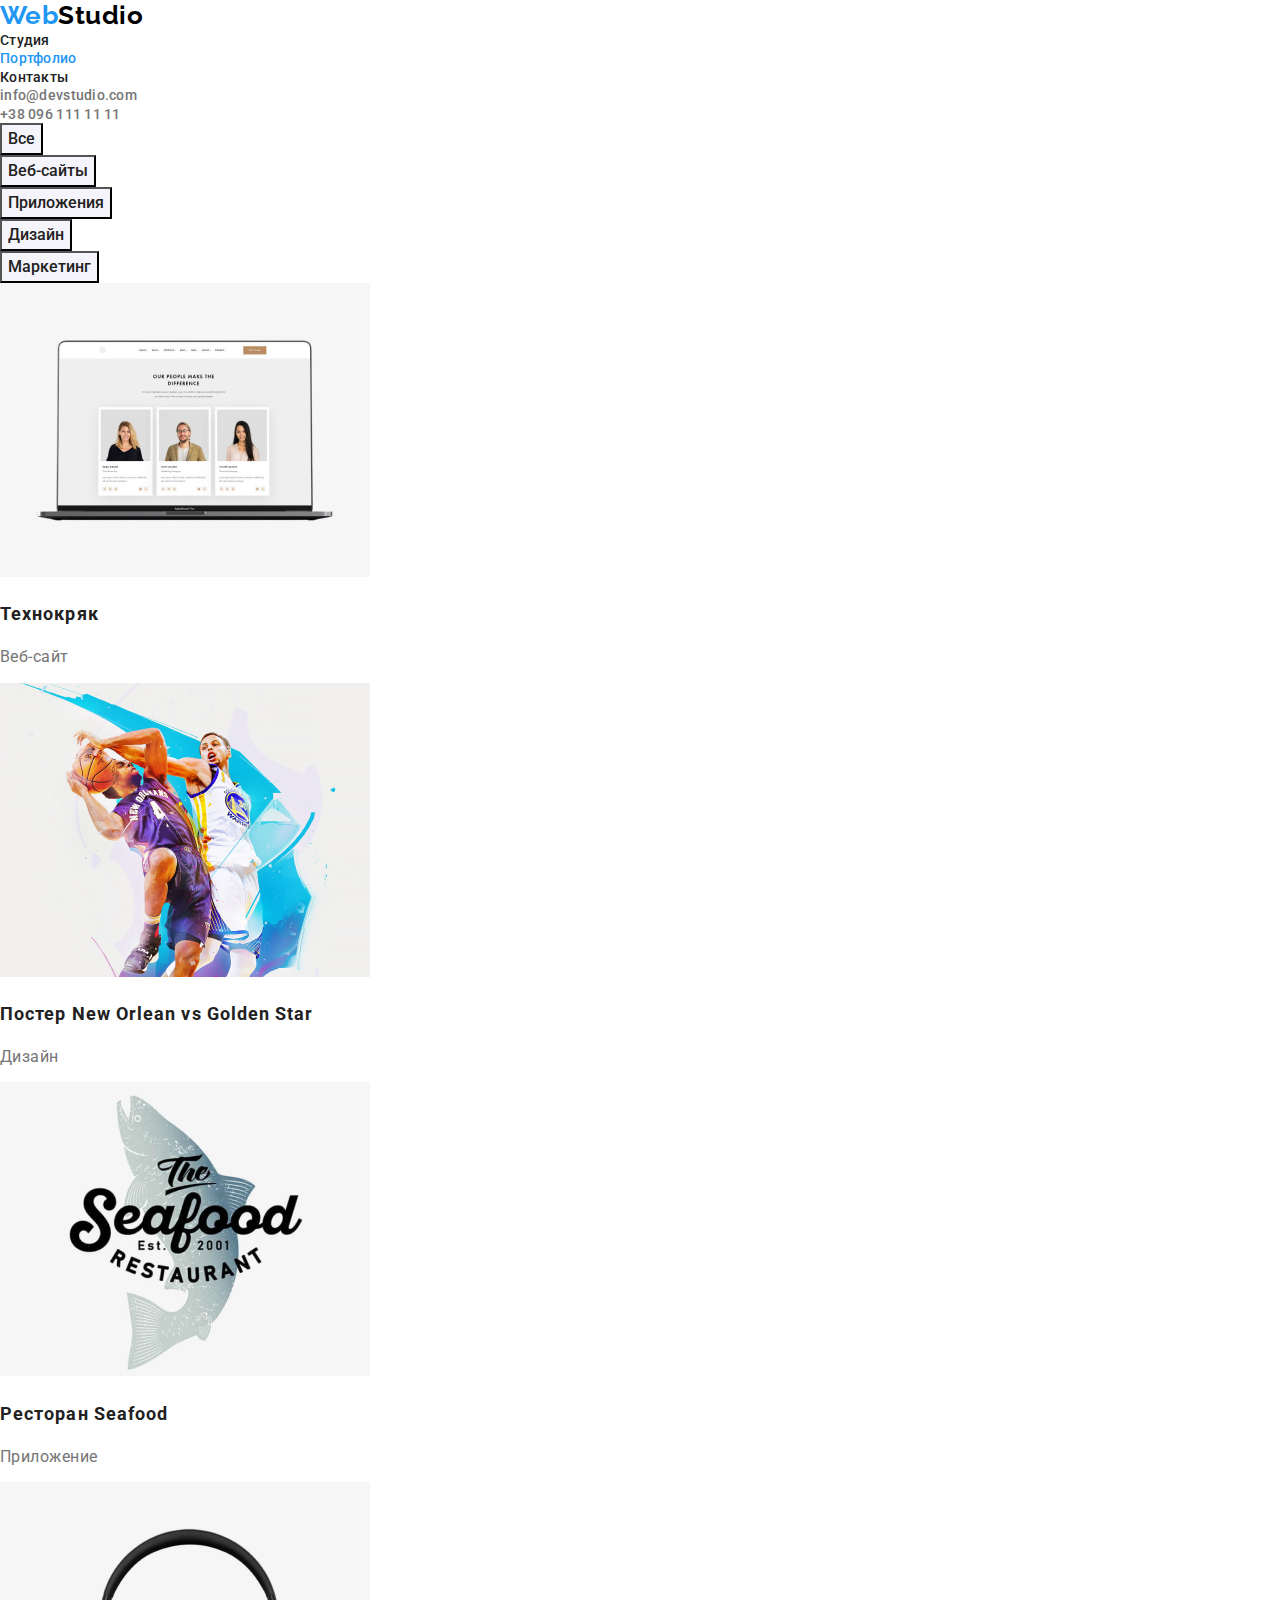
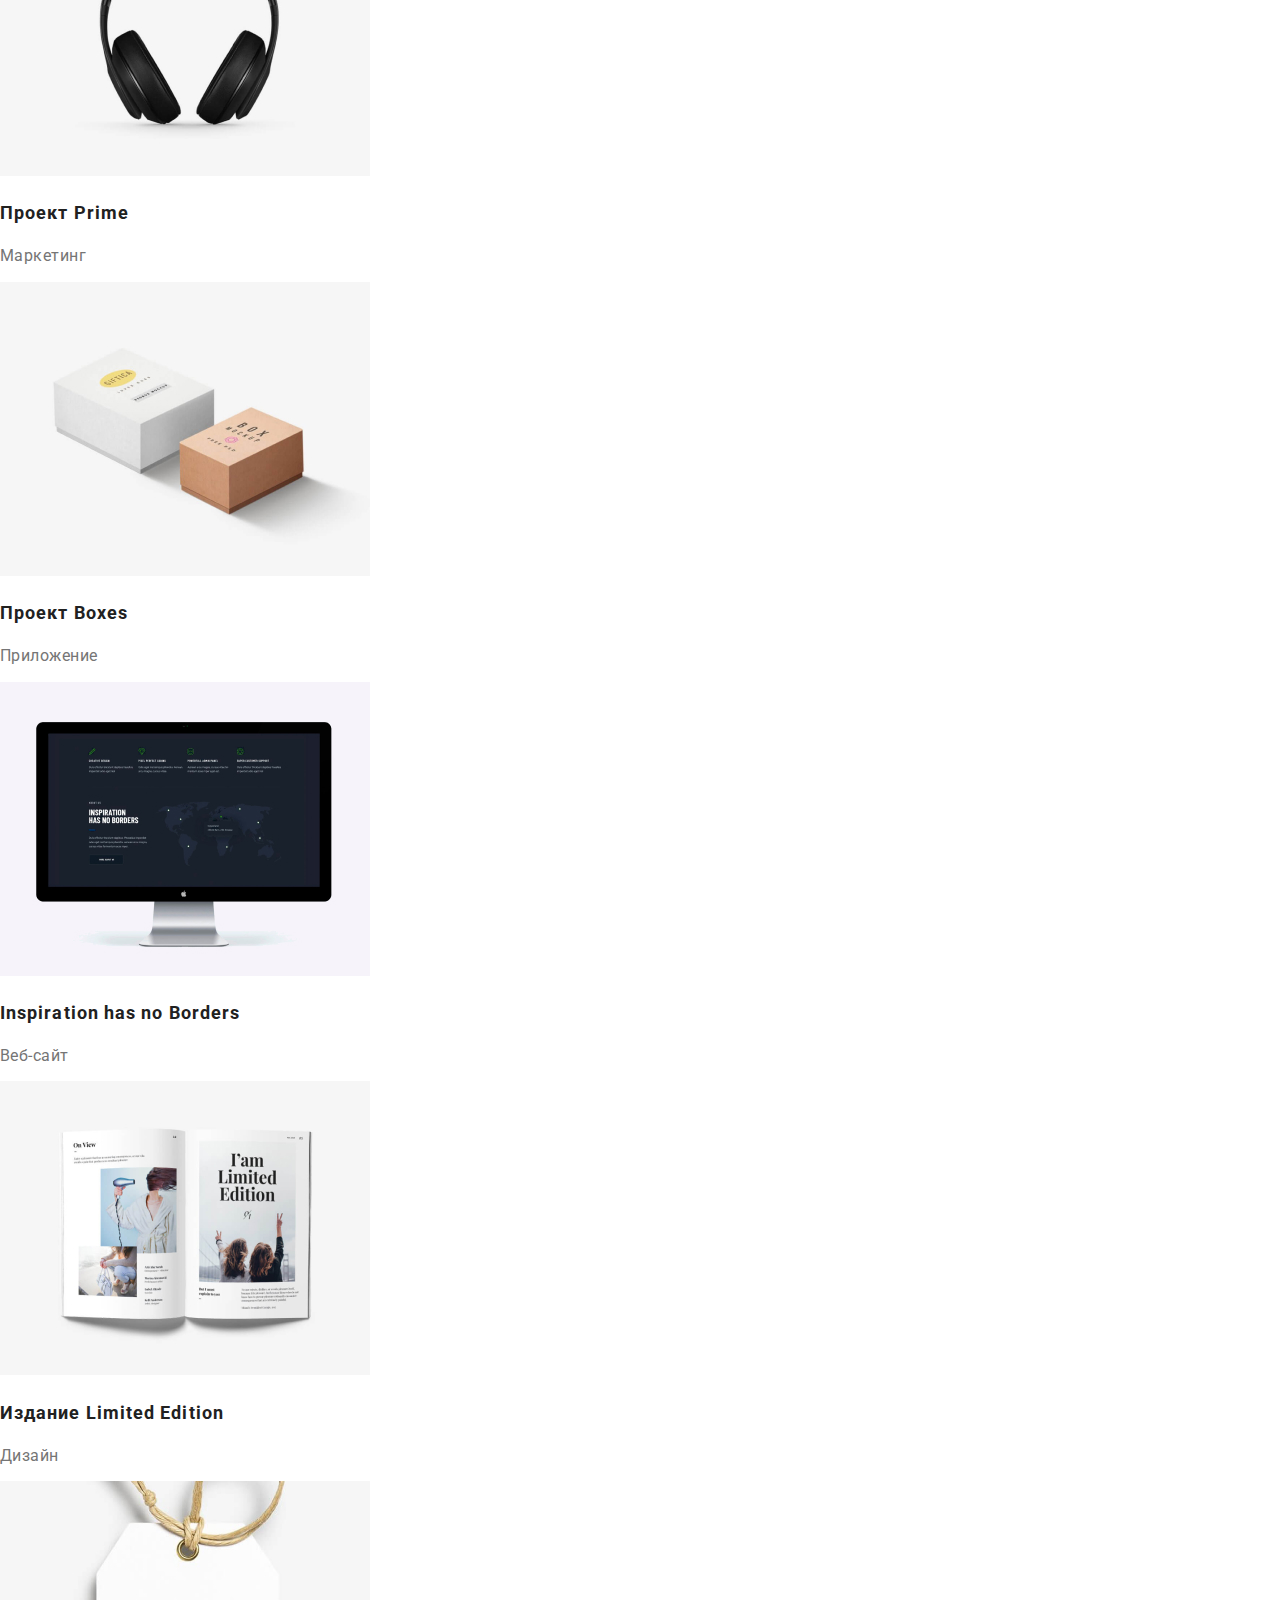
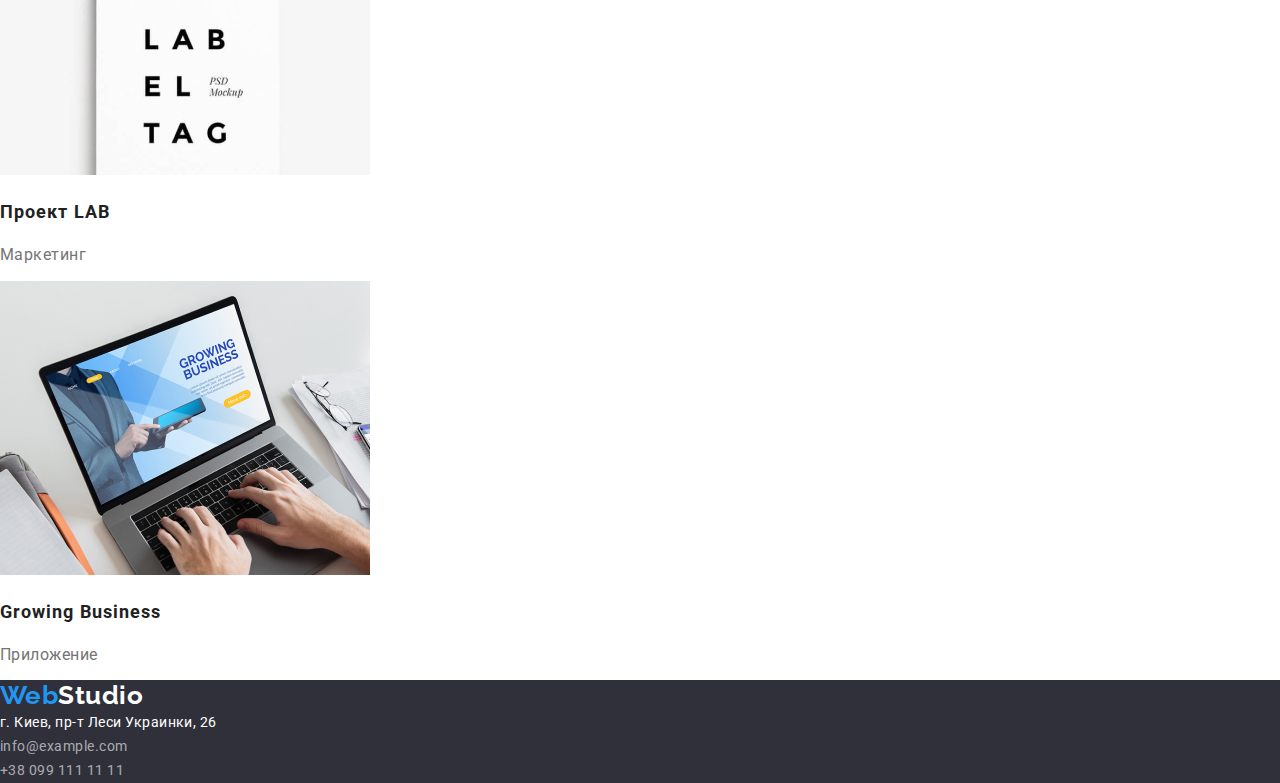
==== portfolio.html @ 892c482a "добавляет марджины на главную страницу" ====
<!DOCTYPE html>
<html lang="ru">
<head>
    <meta charset="UTF-8">
    <meta name="viewport" content="width=device-width, initial-scale=1.0">
    <title>Портфолио</title>
    <link rel="stylesheet" href="https://cdnjs.cloudflare.com/ajax/libs/modern-normalize/1.0.0/modern-normalize.min.css">
    <link rel="preconnect" href="https://fonts.gstatic.com">
    <link href="https://fonts.googleapis.com/css2?family=Raleway:wght@700&family=Roboto:wght@400;500;700;900&display=swap" rel="stylesheet">
    <link rel="stylesheet" href="./css/styles.css">
</head>
<body>
    <header class="header">
        <nav class="navigation">
            <a class="logotype" href="/"><span class="web">Web</span>Studio</a>
            <ul class="navigation-list">
                <li class="navigation-list-item">
                    <a class="navigation-list-link" href="./index.html">Студия</a>
                </li>
                <li class="navigation-list-item"> 
                    <a class="navigation-list-link current" href="#">Портфолио</a>
                </li>
                <li class="navigation-list-item">
                    <a class="navigation-list-link" href="#">Контакты</a>
                </li>
            </ul>
        </nav>
        <address class="address">
            <ul class="address-link">
                <li class="address-link-item">
                    <a class="address-list-link" href="mailto:info@devstudio.com">info@devstudio.com</a>
                </li> 
                <li class="address-link-item">
                    <a class="address-list-link" href="tel:+380961111111">+38 096 111 11 11</a>
                </li> 
            </ul>
        </address>
    </header>
    <main>
        <section class="portfolio">
            <h1 hidden>Портфолио</h1>
            <ul class="portfolio-list">
                <li class="portfolio-list-item">
                    <button class="filter-btn" type="button">Все</button>
                </li>
                <li class="portfolio-list-item">
                    <button class="filter-btn" type="button">Веб-сайты</button>
                </li>
                <li class="portfolio-list-item">
                    <button class="filter-btn" type="button">Приложения</button>
                </li>
                <li class="portfolio-list-item">
                    <button class="filter-btn" type="button">Дизайн</button>
                </li>
                <li class="portfolio-list-item">
                    <button class="filter-btn" type="button">Маркетинг</button>
                </li>
            </ul> 
            <ul class="cards">
                <li class="cards-list">
                    <a class="cards-list-link" href="">
                        <img class="cards-img" src="./images/portfolio/technokryak.jpg" 
                        alt="экран ноутбука" width="370" height="294">
                        <h2 class="title-card">Технокряк</h2> 
                        <p class="subtitle-card">Веб-сайт</p>     
                    </a>
                </li>
                <li class="cards-list">
                    <a class="cards-list-link" href="">
                        <img class="cards-img" src="./images/portfolio/poster.jpg" 
                        alt="два баскетболиста" width="370" height="294">
                        <h2 class="title-card">Постер <span lang="en">New Orlean vs Golden Star</span></h2> 
                        <p class="subtitle-card">Дизайн</p>     
                    </a>
                </li>
                <li class="cards-list">
                    <a class="cards-list-link" href="">
                        <img class="cards-img" src="./images/portfolio/restoran.jpg" 
                        alt="эмблема ресторана" width="370" height="294">
                        <h2 class="title-card">Ресторан <span lang="en">Seafood</span></h2> 
                        <p class="subtitle-card">Приложение</p>     
                    </a>
                </li>
                <li class="cards-list">
                    <a class="cards-list-link" href="">
                        <img class="cards-img" src="./images/portfolio/proekt-prime.jpg" 
                        alt="наушники" width="370" height="294">
                        <h2 class="title-card">Проект <span lang="en">Prime</span></h2> 
                        <p class="subtitle-card">Маркетинг</p>     
                    </a>
                </li>
                <li class="cards-list">
                    <a class="cards-list-link" href="">
                        <img class="cards-img" src="./images/portfolio/proekt-boxes.jpg" 
                        alt="две коробочки" width="370" height="294">
                        <h2 class="title-card">Проект <span lang="en">Boxes</span></h2> 
                        <p class="subtitle-card">Приложение</p>     
                    </a>
                </li>
                <li class="cards-list">
                    <a class="cards-list-link" href="">
                        <img class="cards-img" src="./images/portfolio/ispiration.jpg" 
                        alt="экран монитора" width="370" height="294">
                        <h2 class="title-card" lang="en">Inspiration has no Borders</h2> 
                        <p class="subtitle-card">Веб-сайт</p>     
                    </a>
                </li>
                <li class="cards-list">
                    <a class="cards-list-link" href="">
                        <img class="cards-img" src="./images/portfolio/izdanie-limited-edition.jpg" 
                        alt="разворот журнала" width="370" height="294">
                        <h2 class="title-card">Издание <span lang="en">Limited Edition</span></h2> 
                        <p class="subtitle-card">Дизайн</p>     
                    </a>
                </li>
                <li class="cards-list">
                    <a class="cards-list-link" href="">
                        <img class="cards-img" src="./images/portfolio/proekt-lab.jpg" 
                        alt="бирка" width="370" height="294">
                        <h2 class="title-card">Проект <span lang="en">LAB</span></h2> 
                        <p class="subtitle-card">Маркетинг</p>     
                    </a>
                </li>
                <li class="cards-list">
                    <a class="cards-list-link" href="">
                        <img class="cards-img" src="./images/portfolio/growing-business.jpg" 
                        alt="ноутбук" width="370" height="294">
                        <h2 class="title-card" lang="en">Growing Business</h2> 
                        <p class="subtitle-card">Приложение</p>     
                    </a> 
                </li>
            </ul>
        </section>
    </main>
    <footer>
        <a class="logotype" href="/"><span class="web">Web</span><span class="studio">Studio</span></a>
        <ul class="footer-address-list">
            <li class="footer-address-item">
                <a class="footer-address-link" href="https://goo.gl/maps/tAQsHYisjX12qwub9">г. Киев, пр-т Леси Украинки, 26</a>
            </li>
            <li class="footer-address-item">
                <a class="footer-mail-link" href="mailto:info@example.com">info@example.com</a>
            </li>
            <li class="footer-address-item">
                <a class="footer-tel-link" href="tel:+380991111111">+38 099 111 11 11</a>
            </li>
        </ul>
    </footer>
    </body>
    </html>
---- css/styles.css ----
:root {
  --text-font: "Roboto", sans-serif;
  --logo-font: "Raleway", sans-serif;
  --main-text-color: #757575;
  --title-text-color: #212121;
  --accent-color: #2196f3;
  --main-bg-color: #ffffff;
  --accent-bg-color: #f5f4fa;
  --header-bg-color: #2f303a;
}
.container {
  margin-left: auto;
  margin-right: auto;
  width: 1200px;
  outline: 2px solid red;
}

body {
  font-family: var(--text-font);
  color: var(--main-text-color);
  letter-spacing: 0.03em;
}

.address,
.footer-address-list {
  font-style: normal;
}

a {
  text-decoration: none;
}

ul {
  padding: 0;
  margin: 0;
  list-style-type: none;
}

/* ========== COMPONENTS ========== */

.hero,
footer {
  background-color: var(--header-bg-color);
}

.header,
.advantages,
.doing,
.portfolio {
  background-color: var(--main-bg-color);
}

.team {
  background-color: var(--accent-bg-color);
}

.logotype {
  font-family: var(--logo-font);
  font-weight: 700;
  font-size: 26px;
  line-height: 1.192;
  color: #000000;
}
.web {
  color: var(--accent-color);
}

.studio {
  color: #ffffff;
}

/* ========== END COMPONENTS ========== */

/* ========== HEADER ========== */

.navigation-list-link {
  font-weight: 500;
  font-size: 14px;
  line-height: 1.143;
  letter-spacing: 0.02em;
  color: var(--title-text-color);
}

.navigation-list-link:hover,
.navigation-list-link:focus {
  color: var(--accent-color);
}

.navigation-list-link.current {
  color: var(--accent-color);
}

.address-list-link {
  font-weight: 500;
  font-size: 14px;
  line-height: 1.143;
  letter-spacing: 0.02em;
  color: var(--main-text-color);
}

.address-list-link:hover,
.address-list-link:focus {
  color: var(--accent-color);
}

/* ========== END HEADER ========== */

/* ========== HERO ========== */
.hero {
  text-align: center;
}

.hero-title {
  margin-top: 0;
  margin-bottom: 30px;
  font-weight: 900;
  font-size: 44px;
  line-height: 1.364;
  letter-spacing: 0.06em;
  text-transform: uppercase;
  color: #ffffff;
  background-color: red;
}

.service-btn {
  display: inline-block;
  font-weight: 700;
  font-size: 16px;
  line-height: 1.875;
  letter-spacing: 0.06em;
  background-color: var(--accent-color);
  color: #ffffff;
}

.service-btn:hover,
.service-btn:focus {
  background-color: var(--accent-color);
  color: #ffffff;
}
/* ========== END HERO ========== */

/* ========== ADVANTAGES ========== */

.advantages-list {
  margin-top: 94px;
  margin-bottom: 94px;
}

.advantages-list-name {
  margin-top: 0;
  margin-bottom: 10px;
  color: var(--title-text-color);
  font-weight: 700;
  font-size: 14px;
  line-height: 1.143;
  text-align: left;
  text-transform: uppercase;
}

.advantages-list-description {
  margin-top: 0;
  margin-bottom: 94px;
  font-weight: 400;
  font-size: 14px;
  line-height: 1.714;
  text-align: left;
}

/* ========== END ADVANTAGES ========== */

/* ========== DOING ========== */

.title-doing {
  margin-top: 0;
  margin-bottom: 50px;
  color: var(--title-text-color);
  font-weight: 700;
  font-size: 36px;
  line-height: 1.167;
  text-align: center;
}

.doing-list {
  margin-top: 0;
  margin-bottom: 94px;
}
/* ========== END DOING ========== */

/* ========== TEAM ========== */

.team-title {
  margin-top: 94px;
  margin-bottom: 50px;
  color: var(--title-text-color);
  font-weight: 700;
  font-size: 36px;
  line-height: 1.167;
  text-align: center;
}

.team-list {
  margin-top: 0;
  margin-bottom: 94px;
}

.team-name {
  color: var(--title-text-color);
  font-weight: 500;
  font-size: 16px;
  line-height: 1.188;
  /* text-align: center; */
}

.team-position {
  font-weight: 400;
  font-size: 16px;
  line-height: 1.188;
  /* text-align: center; */
}

/* ========== END TEAM ========== */

/* ========== FOOTER ========== */

.footer-address-link {
  font-weight: 400;
  font-size: 14px;
  line-height: 1.714;
  color: #ffffff;
}

.footer-mail-link,
.footer-tel-link {
  font-weight: 400;
  font-size: 14px;
  line-height: 1.714;
  color: rgba(255, 255, 255, 0.6);
}

/* ========== END FOOTER ========== */

/* ========== PORTFOLIO BUTTON ========== */
.filter-btn {
  font-weight: 500;
  font-size: 16px;
  line-height: 1.625;
  text-align: center;
  color: var(--title-text-color);
  background-color: var(--accent-bg-color);
}

.filter-btn:hover,
.filter-btn:focus {
  background-color: var(--accent-color);
  color: #ffffff;
}

/* ========== END PORTFOLIO BUTTON ========== */

/* ========== CARDS ========== */

.title-card {
  font-weight: 700;
  font-size: 18px;
  line-height: 2;
  letter-spacing: 0.06em;
  color: var(--title-text-color);
}

.subtitle-card {
  font-weight: 400;
  font-size: 16px;
  line-height: 1, 875;
  color: var(--main-text-color);
}
/* ========== END CARDS ========== */
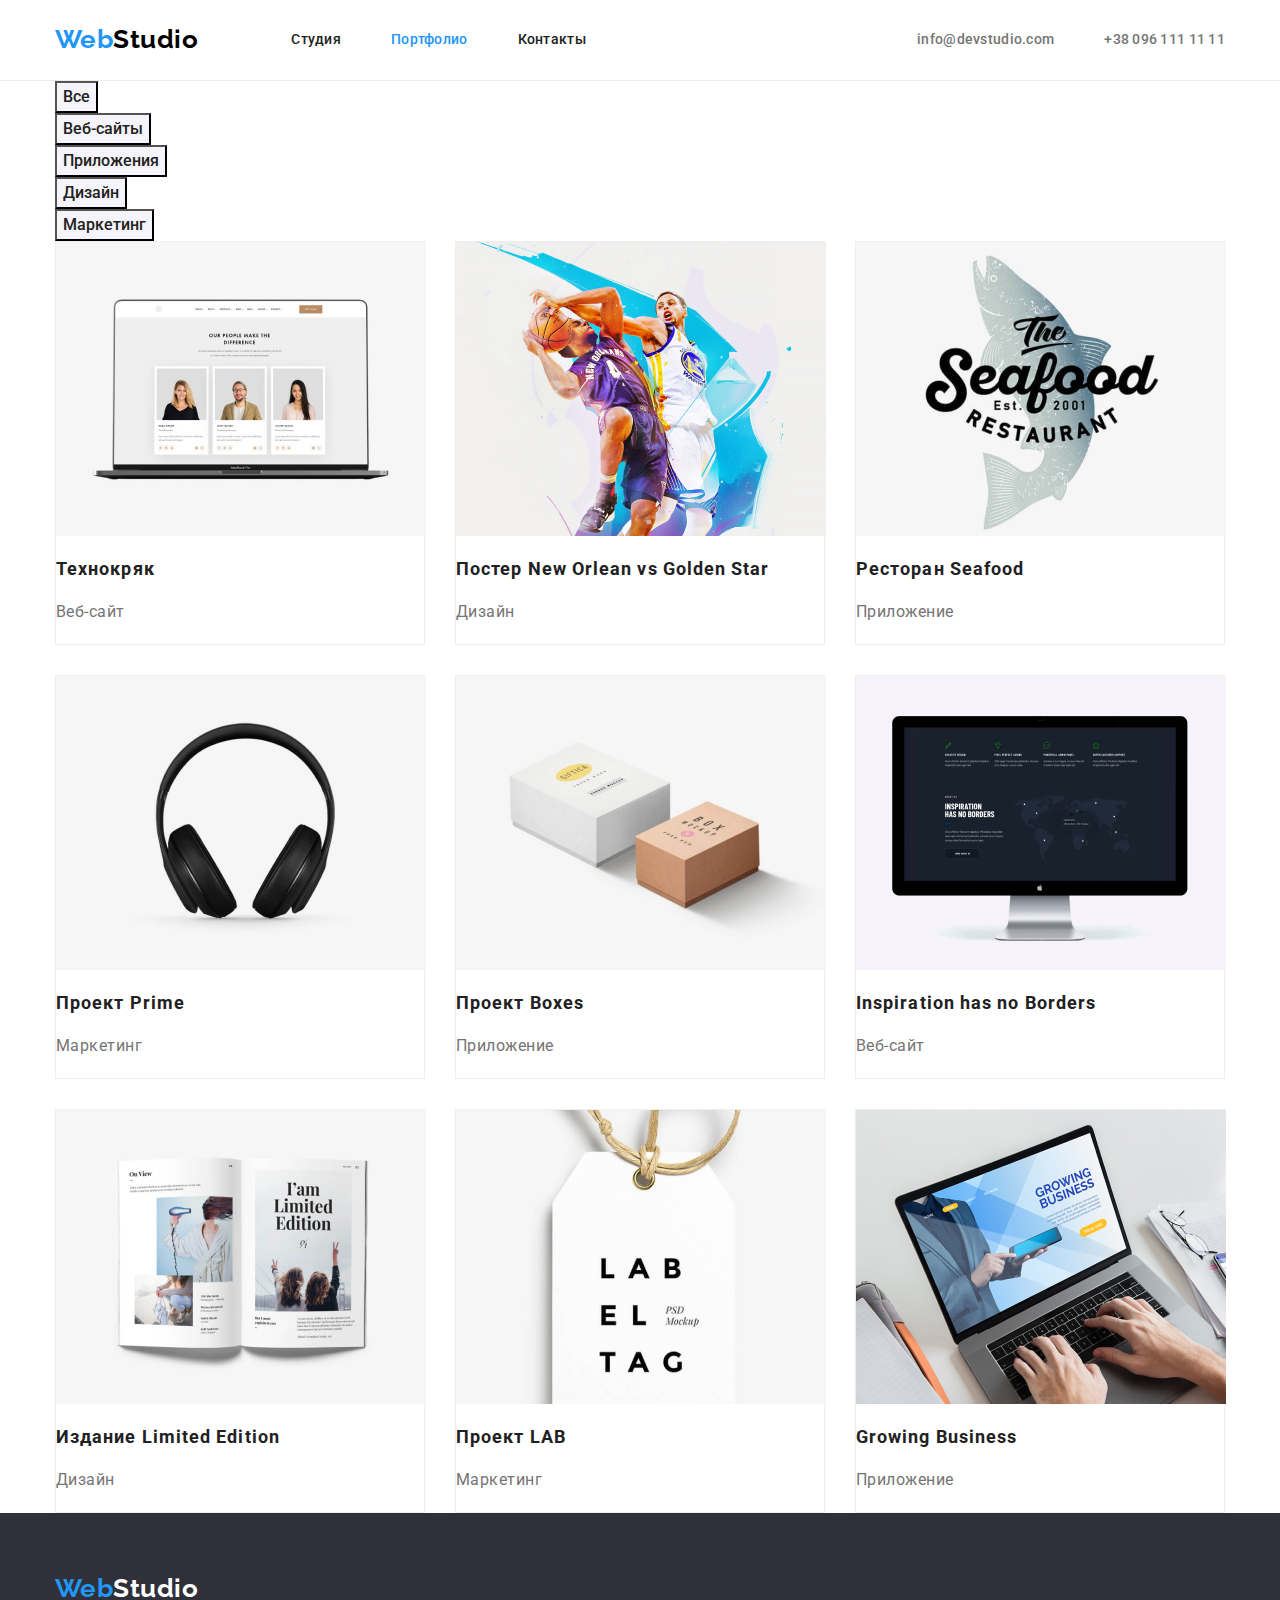
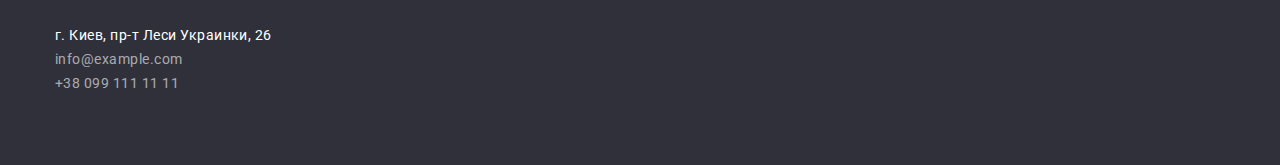
==== commit d80cfa74: "добавляет flex на главную страничку" ====
--- a/portfolio.html
+++ b/portfolio.html
@@ -11,6 +11,7 @@
 </head>
 <body>
     <header class="header">
+        <div class="container">
         <nav class="navigation">
             <a class="logotype" href="/"><span class="web">Web</span>Studio</a>
             <ul class="navigation-list">
@@ -35,9 +36,11 @@
                 </li> 
             </ul>
         </address>
+        </div>
     </header>
     <main>
         <section class="portfolio">
+            <div class="container">
             <h1 hidden>Портфолио</h1>
             <ul class="portfolio-list">
                 <li class="portfolio-list-item">
@@ -130,10 +133,12 @@
                     </a> 
                 </li>
             </ul>
+            </div>
         </section>
     </main>
     <footer>
-        <a class="logotype" href="/"><span class="web">Web</span><span class="studio">Studio</span></a>
+        <div class="container footer">
+        <a class="logotype footer-logo" href="/"><span class="web">Web</span><span class="studio">Studio</span></a>
         <ul class="footer-address-list">
             <li class="footer-address-item">
                 <a class="footer-address-link" href="https://goo.gl/maps/tAQsHYisjX12qwub9">г. Киев, пр-т Леси Украинки, 26</a>
@@ -145,6 +150,7 @@
                 <a class="footer-tel-link" href="tel:+380991111111">+38 099 111 11 11</a>
             </li>
         </ul>
+        </div>
     </footer>
     </body>
     </html>  --- a/css/styles.css
+++ b/css/styles.css
@@ -9,16 +9,21 @@
   --header-bg-color: #2f303a;
 }
 .container {
+  width: 1200px;
   margin-left: auto;
   margin-right: auto;
-  width: 1200px;
-  outline: 2px solid red;
+  padding-left: 15px;
+  padding-right: 15px;
 }
 
 body {
   font-family: var(--text-font);
   color: var(--main-text-color);
   letter-spacing: 0.03em;
+}
+
+img {
+  display: block;
 }
 
 .address,
@@ -73,6 +78,46 @@
 
 /* ========== HEADER ========== */
 
+.header .container {
+  display: flex;
+  align-items: center;
+}
+
+.header {
+  border-bottom: 1px solid #ececec;
+  padding-top: 24px;
+  padding-bottom: 25px;
+}
+
+.navigation {
+  display: flex;
+  align-items: center;
+}
+
+.navigation-list {
+  display: flex;
+}
+
+.address-link {
+  display: flex;
+}
+
+.address-link-item:not(:last-child) {
+  margin-right: 50px;
+}
+
+.address {
+  margin-left: auto;
+}
+
+.logotype {
+  margin-right: 93px;
+}
+
+.navigation-list-item:not(:last-child) {
+  margin-right: 50px;
+}
+
 .navigation-list-link {
   font-weight: 500;
   font-size: 14px;
@@ -107,29 +152,40 @@
 
 /* ========== HERO ========== */
 .hero {
+  height: 597px;
   text-align: center;
 }
 
 .hero-title {
   margin-top: 0;
   margin-bottom: 30px;
+  width: 696px;
+  /* height: 120px; */
+  padding-top: 200px;
   font-weight: 900;
   font-size: 44px;
   line-height: 1.364;
   letter-spacing: 0.06em;
   text-transform: uppercase;
   color: #ffffff;
-  background-color: red;
+  text-align: center;
+  margin-left: auto;
+  margin-right: auto;
 }
 
 .service-btn {
   display: inline-block;
+  min-width: 200px;
+  height: 50px;
+  padding: 10px 32px;
+  margin-bottom: 200px;
   font-weight: 700;
   font-size: 16px;
   line-height: 1.875;
   letter-spacing: 0.06em;
   background-color: var(--accent-color);
   color: #ffffff;
+  border: none;
 }
 
 .service-btn:hover,
@@ -141,11 +197,20 @@
 
 /* ========== ADVANTAGES ========== */
 
+.advantages {
+  /* display: block; */
+  height: 289px;
+  padding-top: 94px;
+  padding-bottom: 94px;
+}
+
 .advantages-list {
-  margin-top: 94px;
-  margin-bottom: 94px;
-}
-
+  display: flex;
+}
+
+.advantages-list-item {
+  width: 270px;
+}
 .advantages-list-name {
   margin-top: 0;
   margin-bottom: 10px;
@@ -158,8 +223,9 @@
 }
 
 .advantages-list-description {
-  margin-top: 0;
-  margin-bottom: 94px;
+  height: 75px;
+  margin-top: 0;
+  margin-bottom: 0;
   font-weight: 400;
   font-size: 14px;
   line-height: 1.714;
@@ -170,6 +236,11 @@
 
 /* ========== DOING ========== */
 
+.doing {
+  height: 490px;
+  padding-bottom: 94px;
+}
+
 .title-doing {
   margin-top: 0;
   margin-bottom: 50px;
@@ -181,15 +252,29 @@
 }
 
 .doing-list {
-  margin-top: 0;
-  margin-bottom: 94px;
+  display: flex;
+}
+
+.doing-list {
+  margin-left: -15px;
+  margin-right: -15px;
+}
+
+.doing-list-item {
+  margin-left: 15px;
+  margin-right: 15px;
 }
 /* ========== END DOING ========== */
 
 /* ========== TEAM ========== */
 
+.team {
+  height: 648px;
+  padding-top: 94px;
+  padding-bottom: 94px;
+}
+
 .team-title {
-  margin-top: 94px;
   margin-bottom: 50px;
   color: var(--title-text-color);
   font-weight: 700;
@@ -199,8 +284,18 @@
 }
 
 .team-list {
-  margin-top: 0;
-  margin-bottom: 94px;
+  display: flex;
+  margin-top: 0;
+  margin-bottom: 0;
+}
+
+.team-list-item {
+  width: 270px;
+  height: 368px;
+}
+
+.team-list-item:not(:last-child) {
+  margin-right: 30px;
 }
 
 .team-name {
@@ -208,19 +303,43 @@
   font-weight: 500;
   font-size: 16px;
   line-height: 1.188;
-  /* text-align: center; */
+  text-align: center;
+  margin-top: 30px;
+  margin-bottom: 10px;
 }
 
 .team-position {
   font-weight: 400;
   font-size: 16px;
   line-height: 1.188;
-  /* text-align: center; */
+  text-align: center;
+  margin-top: 0;
+  margin-bottom: 30px;
 }
 
 /* ========== END TEAM ========== */
 
 /* ========== FOOTER ========== */
+
+footer {
+  height: 252px;
+}
+.container.footer {
+  display: block;
+  vertical-align: middle;
+  padding-top: 60px;
+}
+.footer-logo {
+  width: 145px;
+  height: 31px;
+}
+
+.footer-address-list {
+  width: 231px;
+  height: 81px;
+  margin-right: 0;
+  margin-top: 20px;
+}
 
 .footer-address-link {
   font-weight: 400;
@@ -259,6 +378,27 @@
 
 /* ========== CARDS ========== */
 
+.cards {
+  display: flex;
+  flex-wrap: wrap;
+}
+
+.cards-list {
+  /* width: calc((100%-60px) / 3); */
+  width: 370px;
+  height: 404px;
+  border: 1px solid #eeeeee;
+  margin-right: 30px;
+}
+
+.cards-list:nth-child(3n) {
+  margin-right: 0;
+}
+
+.cards-list:not(:nth-last-child(-n + 3)) {
+  margin-bottom: 30px;
+}
+
 .title-card {
   font-weight: 700;
   font-size: 18px;
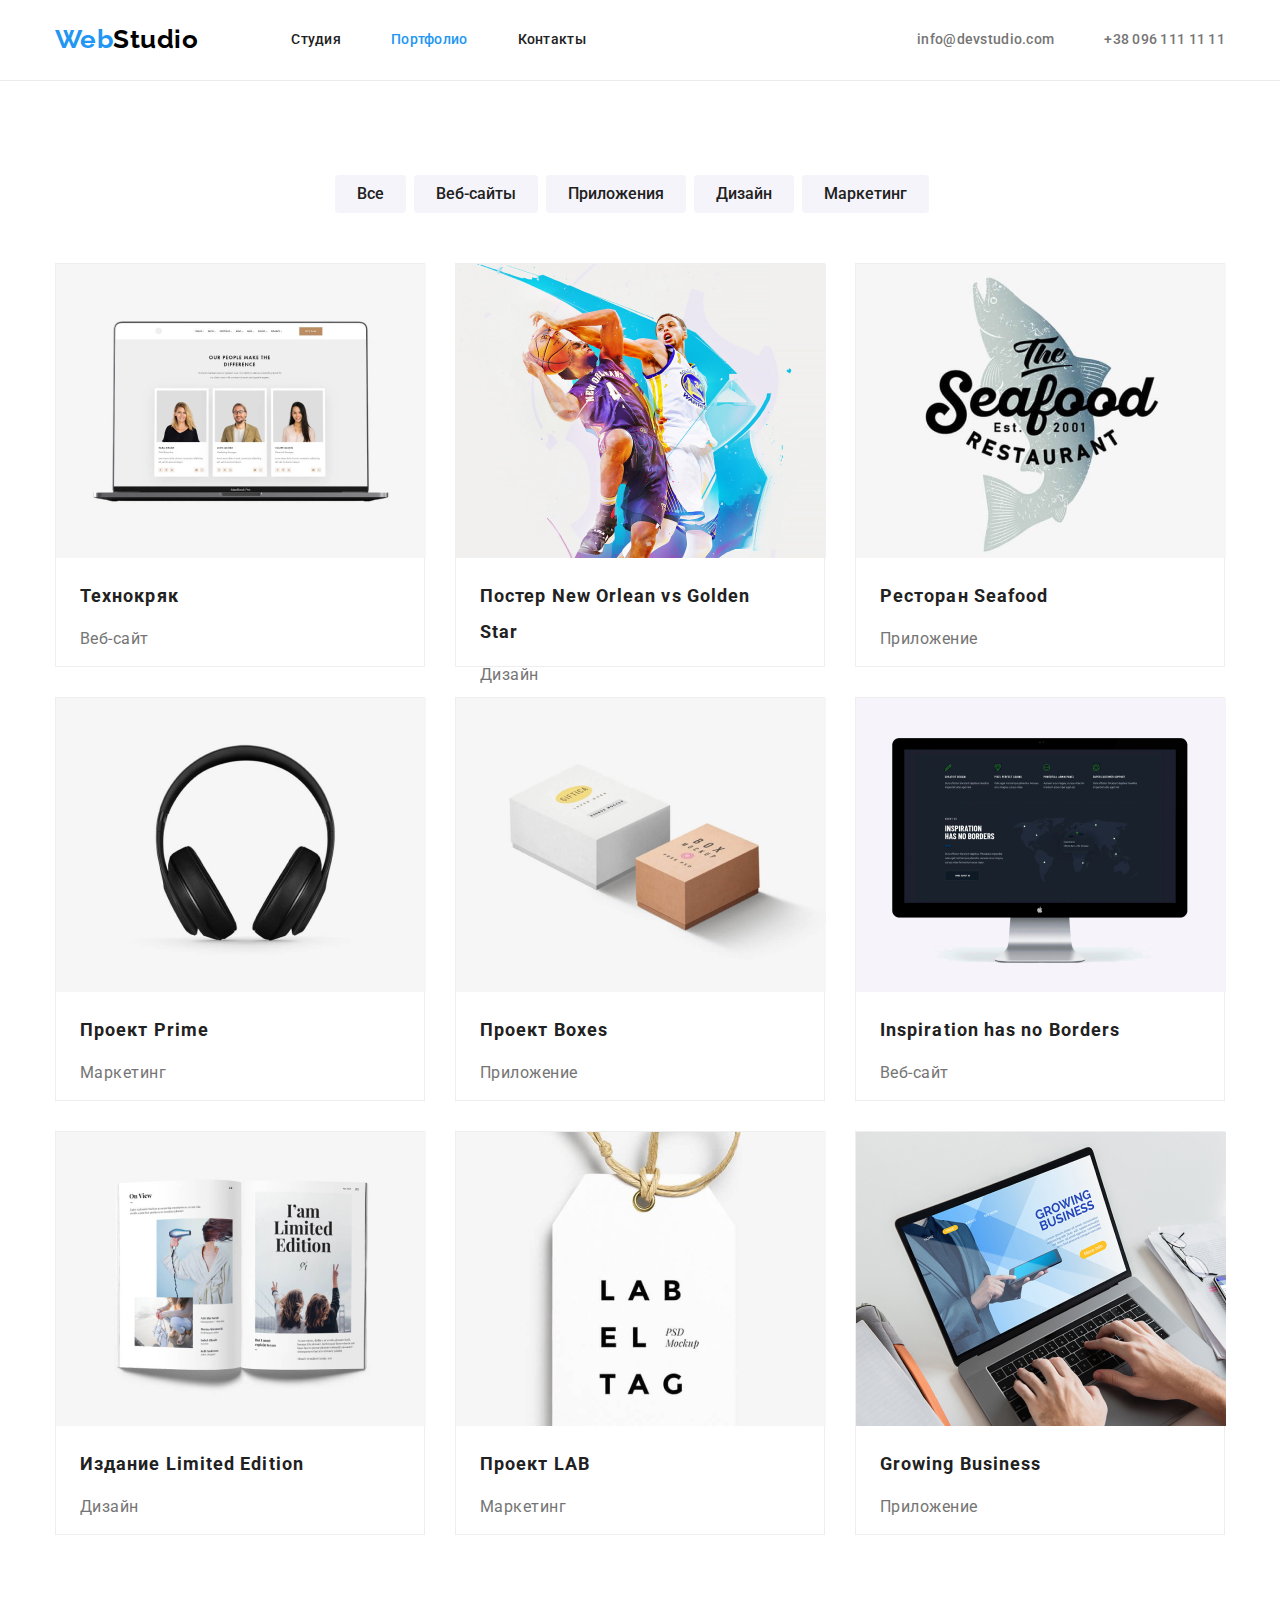
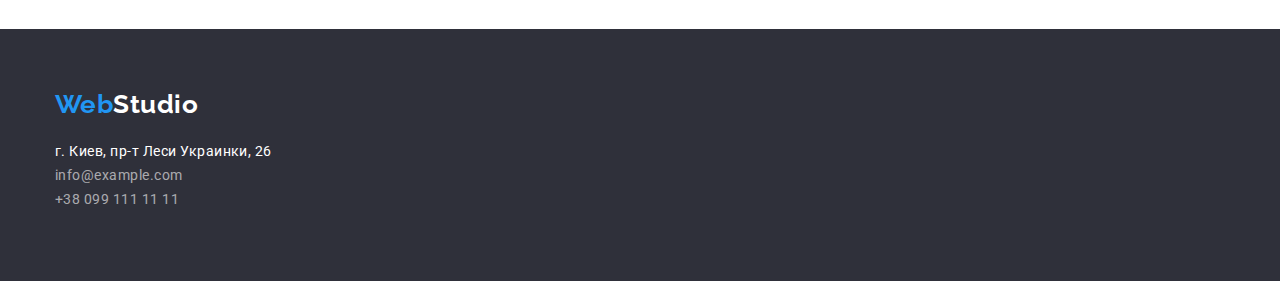
==== commit 464f7021: "оформляет вторую страницу дз 3" ====
--- a/portfolio.html
+++ b/portfolio.html
@@ -64,72 +64,90 @@
                     <a class="cards-list-link" href="">
                         <img class="cards-img" src="./images/portfolio/technokryak.jpg" 
                         alt="экран ноутбука" width="370" height="294">
+                        <div class="text">
                         <h2 class="title-card">Технокряк</h2> 
-                        <p class="subtitle-card">Веб-сайт</p>     
+                        <p class="subtitle-card">Веб-сайт</p>
+                        </div>
                     </a>
                 </li>
                 <li class="cards-list">
                     <a class="cards-list-link" href="">
                         <img class="cards-img" src="./images/portfolio/poster.jpg" 
                         alt="два баскетболиста" width="370" height="294">
+                        <div class="text">
                         <h2 class="title-card">Постер <span lang="en">New Orlean vs Golden Star</span></h2> 
-                        <p class="subtitle-card">Дизайн</p>     
+                        <p class="subtitle-card">Дизайн</p>
+                        </div>
                     </a>
                 </li>
                 <li class="cards-list">
                     <a class="cards-list-link" href="">
                         <img class="cards-img" src="./images/portfolio/restoran.jpg" 
                         alt="эмблема ресторана" width="370" height="294">
+                        <div class="text">
                         <h2 class="title-card">Ресторан <span lang="en">Seafood</span></h2> 
-                        <p class="subtitle-card">Приложение</p>     
+                        <p class="subtitle-card">Приложение</p>
+                        </div>
                     </a>
                 </li>
                 <li class="cards-list">
                     <a class="cards-list-link" href="">
                         <img class="cards-img" src="./images/portfolio/proekt-prime.jpg" 
                         alt="наушники" width="370" height="294">
+                         <div class="text">
                         <h2 class="title-card">Проект <span lang="en">Prime</span></h2> 
-                        <p class="subtitle-card">Маркетинг</p>     
+                        <p class="subtitle-card">Маркетинг</p>
+                        </div>
                     </a>
                 </li>
                 <li class="cards-list">
                     <a class="cards-list-link" href="">
                         <img class="cards-img" src="./images/portfolio/proekt-boxes.jpg" 
                         alt="две коробочки" width="370" height="294">
+                         <div class="text">
                         <h2 class="title-card">Проект <span lang="en">Boxes</span></h2> 
                         <p class="subtitle-card">Приложение</p>     
+                        </div>
                     </a>
                 </li>
                 <li class="cards-list">
                     <a class="cards-list-link" href="">
                         <img class="cards-img" src="./images/portfolio/ispiration.jpg" 
                         alt="экран монитора" width="370" height="294">
+                         <div class="text">
                         <h2 class="title-card" lang="en">Inspiration has no Borders</h2> 
-                        <p class="subtitle-card">Веб-сайт</p>     
+                        <p class="subtitle-card">Веб-сайт</p>
+                        </div>
                     </a>
                 </li>
                 <li class="cards-list">
                     <a class="cards-list-link" href="">
                         <img class="cards-img" src="./images/portfolio/izdanie-limited-edition.jpg" 
                         alt="разворот журнала" width="370" height="294">
+                         <div class="text">
                         <h2 class="title-card">Издание <span lang="en">Limited Edition</span></h2> 
-                        <p class="subtitle-card">Дизайн</p>     
+                        <p class="subtitle-card">Дизайн</p>
+                        </div>
                     </a>
                 </li>
                 <li class="cards-list">
                     <a class="cards-list-link" href="">
                         <img class="cards-img" src="./images/portfolio/proekt-lab.jpg" 
                         alt="бирка" width="370" height="294">
+                         <div class="text">
                         <h2 class="title-card">Проект <span lang="en">LAB</span></h2> 
-                        <p class="subtitle-card">Маркетинг</p>     
+                        <p class="subtitle-card">Маркетинг</p>
+                        </div>
                     </a>
                 </li>
                 <li class="cards-list">
                     <a class="cards-list-link" href="">
                         <img class="cards-img" src="./images/portfolio/growing-business.jpg" 
                         alt="ноутбук" width="370" height="294">
+                         <div class="text">
                         <h2 class="title-card" lang="en">Growing Business</h2> 
-                        <p class="subtitle-card">Приложение</p>     
+                        <p class="subtitle-card">Приложение</p>
+                        </div>
                     </a> 
                 </li>
             </ul>
--- a/css/styles.css
+++ b/css/styles.css
@@ -178,6 +178,7 @@
   min-width: 200px;
   height: 50px;
   padding: 10px 32px;
+  border-radius: 4px;
   margin-bottom: 200px;
   font-weight: 700;
   font-size: 16px;
@@ -359,11 +360,38 @@
 /* ========== END FOOTER ========== */
 
 /* ========== PORTFOLIO BUTTON ========== */
+
+.portfolio .container {
+  padding-top: 94px;
+  padding-bottom: 94px;
+}
+.portfolio-list {
+  display: flex;
+  width: 611px;
+  height: 54px;
+  /* margin-top: 94px; */
+  margin-bottom: 34px;
+  text-align: center;
+  margin-left: auto;
+  margin-right: auto;
+}
+
+.portfolio-list-item {
+  height: 38px;
+}
+
+.portfolio-list-item:not(:last-child) {
+  margin-right: 8px;
+}
+
 .filter-btn {
+  padding: 6px 22px;
+  border-radius: 4px;
   font-weight: 500;
   font-size: 16px;
   line-height: 1.625;
   text-align: center;
+  border: none;
   color: var(--title-text-color);
   background-color: var(--accent-bg-color);
 }
@@ -399,10 +427,19 @@
   margin-bottom: 30px;
 }
 
+.text {
+  width: 322px;
+  height: 70px;
+  padding: 20px 24px;
+}
+
 .title-card {
+  margin: 0;
+  /* padding: 0; */
   font-weight: 700;
   font-size: 18px;
   line-height: 2;
+  margin-bottom: 4px;
   letter-spacing: 0.06em;
   color: var(--title-text-color);
 }
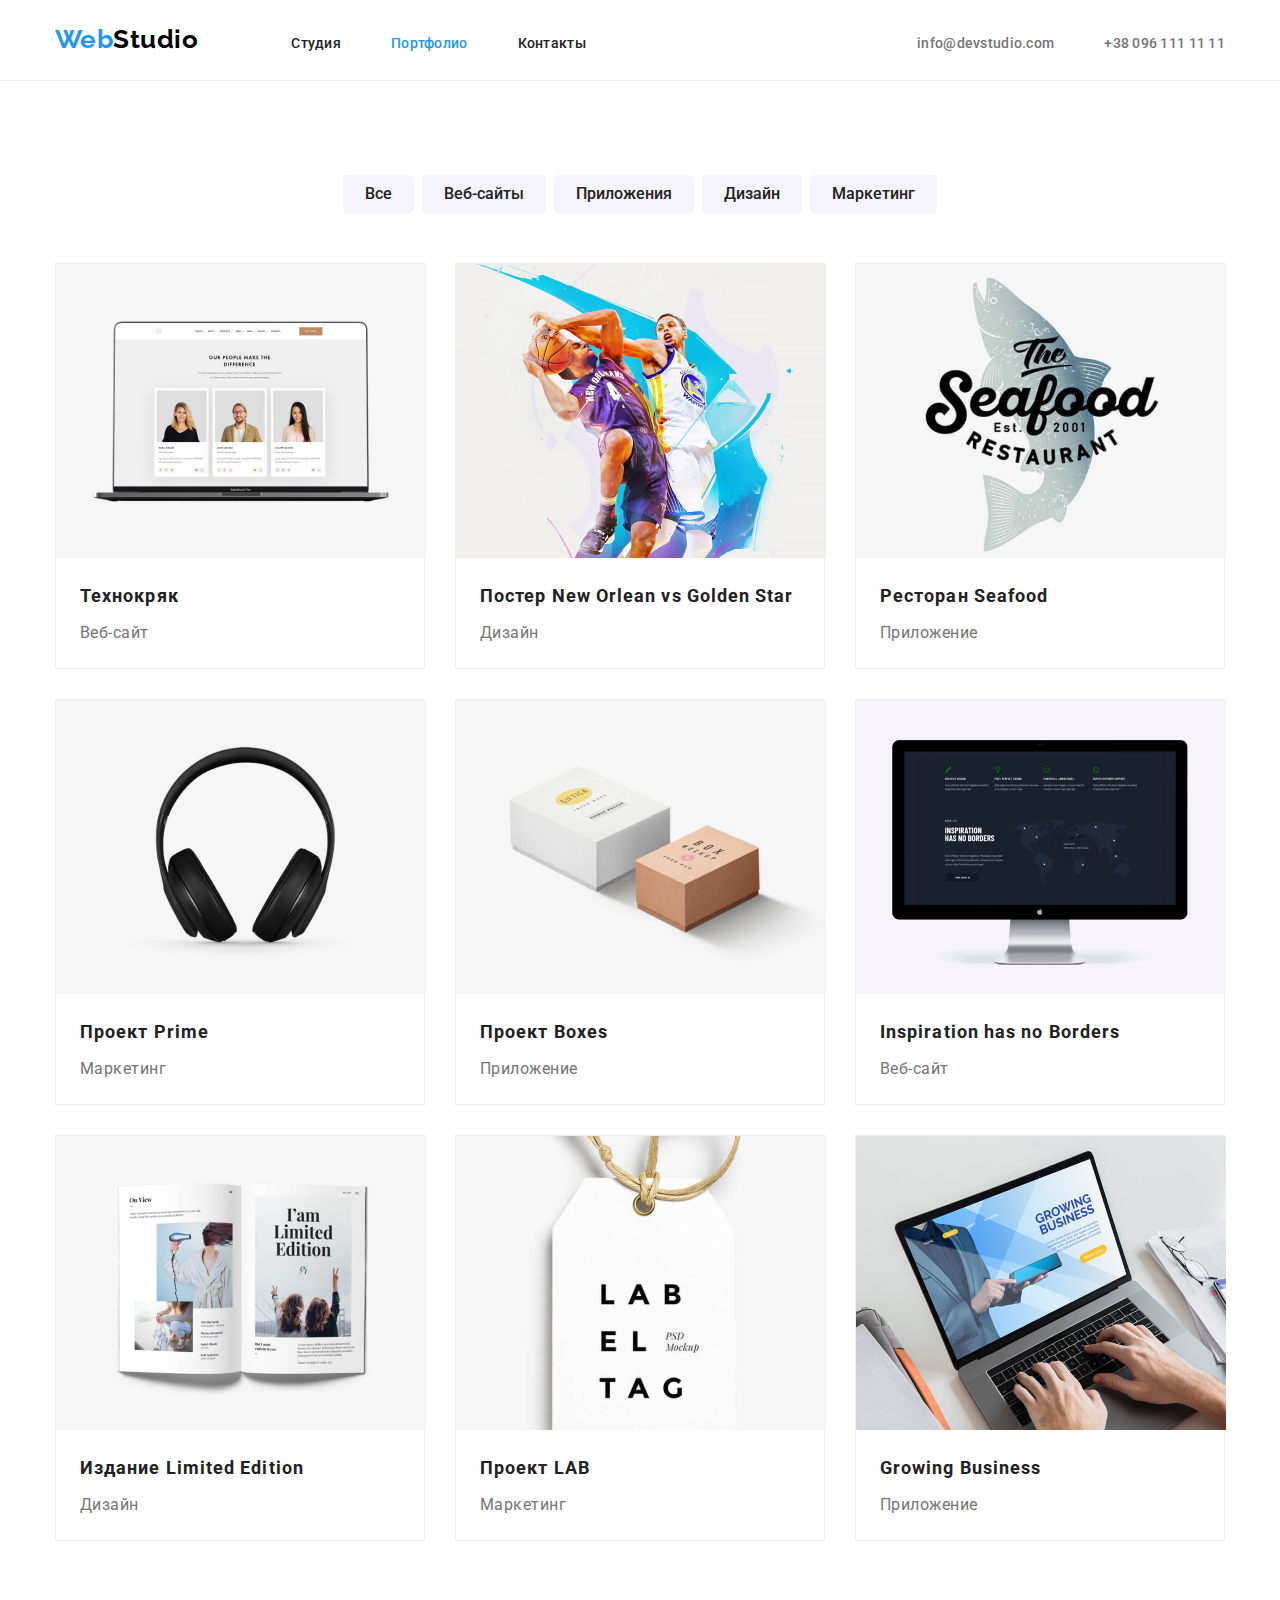
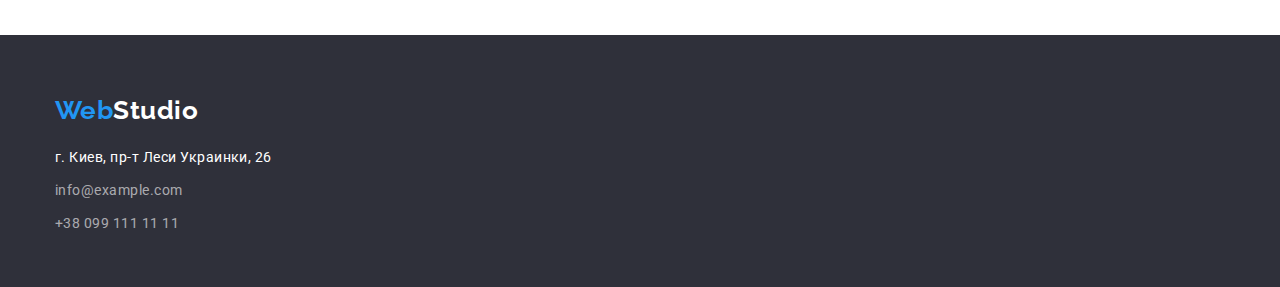
==== commit fd80bdd3: "исправляет дз 3" ====
--- a/portfolio.html
+++ b/portfolio.html
@@ -75,7 +75,7 @@
                         <img class="cards-img" src="./images/portfolio/poster.jpg" 
                         alt="два баскетболиста" width="370" height="294">
                         <div class="text">
-                        <h2 class="title-card">Постер <span lang="en">New Orlean vs Golden Star</span></h2> 
+                        <h2 class="title-card">Постер <span lang="en"></span>New Orlean vs Golden Star</span></h2> 
                         <p class="subtitle-card">Дизайн</p>
                         </div>
                     </a>
@@ -161,7 +161,7 @@
             <li class="footer-address-item">
                 <a class="footer-address-link" href="https://goo.gl/maps/tAQsHYisjX12qwub9">г. Киев, пр-т Леси Украинки, 26</a>
             </li>
-            <li class="footer-address-item">
+            <li class="footer-address-item mail">
                 <a class="footer-mail-link" href="mailto:info@example.com">info@example.com</a>
             </li>
             <li class="footer-address-item">
--- a/css/styles.css
+++ b/css/styles.css
@@ -85,8 +85,8 @@
 
 .header {
   border-bottom: 1px solid #ececec;
-  padding-top: 24px;
   padding-bottom: 25px;
+  align-items: center;
 }
 
 .navigation {
@@ -100,6 +100,12 @@
 
 .address-link {
   display: flex;
+}
+
+.navigation-list-link,
+.address-list-link {
+  display: block;
+  padding-top: 32px;
 }
 
 .address-link-item:not(:last-child) {
@@ -112,6 +118,7 @@
 
 .logotype {
   margin-right: 93px;
+  padding-top: 24px;
 }
 
 .navigation-list-item:not(:last-child) {
@@ -152,7 +159,9 @@
 
 /* ========== HERO ========== */
 .hero {
-  height: 597px;
+  /* height: 597px; */
+  padding-top: 200px;
+  padding-bottom: 200px;
   text-align: center;
 }
 
@@ -161,7 +170,7 @@
   margin-bottom: 30px;
   width: 696px;
   /* height: 120px; */
-  padding-top: 200px;
+  /* padding-top: 200px; */
   font-weight: 900;
   font-size: 44px;
   line-height: 1.364;
@@ -179,7 +188,7 @@
   height: 50px;
   padding: 10px 32px;
   border-radius: 4px;
-  margin-bottom: 200px;
+  /* margin-bottom: 200px; */
   font-weight: 700;
   font-size: 16px;
   line-height: 1.875;
@@ -212,6 +221,11 @@
 .advantages-list-item {
   width: 270px;
 }
+
+.advantages-list-item:not(:last-child) {
+  margin-right: 30px;
+}
+
 .advantages-list-name {
   margin-top: 0;
   margin-bottom: 10px;
@@ -238,7 +252,7 @@
 /* ========== DOING ========== */
 
 .doing {
-  height: 490px;
+  /* height: 490px; */
   padding-bottom: 94px;
 }
 
@@ -276,6 +290,7 @@
 }
 
 .team-title {
+  margin-top: 0;
   margin-bottom: 50px;
   color: var(--title-text-color);
   font-weight: 700;
@@ -292,7 +307,7 @@
 
 .team-list-item {
   width: 270px;
-  height: 368px;
+  /* height: 368px; */
 }
 
 .team-list-item:not(:last-child) {
@@ -305,8 +320,9 @@
   font-size: 16px;
   line-height: 1.188;
   text-align: center;
-  margin-top: 30px;
+  margin-top: 0;
   margin-bottom: 10px;
+  padding-top: 30px;
 }
 
 .team-position {
@@ -315,7 +331,8 @@
   line-height: 1.188;
   text-align: center;
   margin-top: 0;
-  margin-bottom: 30px;
+  margin-bottom: 0;
+  padding-bottom: 30px;
 }
 
 /* ========== END TEAM ========== */
@@ -323,16 +340,23 @@
 /* ========== FOOTER ========== */
 
 footer {
-  height: 252px;
+  padding-top: 60px;
+  padding-bottom: 60px;
 }
 .container.footer {
   display: block;
   vertical-align: middle;
-  padding-top: 60px;
 }
 .footer-logo {
-  width: 145px;
-  height: 31px;
+  padding-top: 0;
+  margin-right: 0;
+  /* width: 145px;
+  height: 31px; */
+}
+
+.footer-address-item.mail {
+  margin-top: 9px;
+  margin-bottom: 9px;
 }
 
 .footer-address-list {
@@ -361,23 +385,23 @@
 
 /* ========== PORTFOLIO BUTTON ========== */
 
-.portfolio .container {
+.portfolio {
   padding-top: 94px;
   padding-bottom: 94px;
 }
 .portfolio-list {
   display: flex;
-  width: 611px;
-  height: 54px;
-  /* margin-top: 94px; */
-  margin-bottom: 34px;
-  text-align: center;
+  /* width: 611px;
+  height: 54px; */
+  margin-bottom: 50px;
+  justify-content: center;
+  /* text-align: center; */
   margin-left: auto;
   margin-right: auto;
 }
 
 .portfolio-list-item {
-  height: 38px;
+  /* height: 38px; */
 }
 
 .portfolio-list-item:not(:last-child) {
@@ -414,7 +438,7 @@
 .cards-list {
   /* width: calc((100%-60px) / 3); */
   width: 370px;
-  height: 404px;
+  /* height: 404px; */
   border: 1px solid #eeeeee;
   margin-right: 30px;
 }
@@ -428,14 +452,17 @@
 }
 
 .text {
-  width: 322px;
-  height: 70px;
+  margin: 0;
+  padding: 0;
+  /* width: 322px;
+  height: 70px; */
   padding: 20px 24px;
 }
 
 .title-card {
   margin: 0;
-  /* padding: 0; */
+  padding: 0;
+  height: 36px;
   font-weight: 700;
   font-size: 18px;
   line-height: 2;
@@ -445,9 +472,10 @@
 }
 
 .subtitle-card {
+  margin: 0;
   font-weight: 400;
   font-size: 16px;
-  line-height: 1, 875;
+  line-height: 1.875;
   color: var(--main-text-color);
 }
 /* ========== END CARDS ========== */
